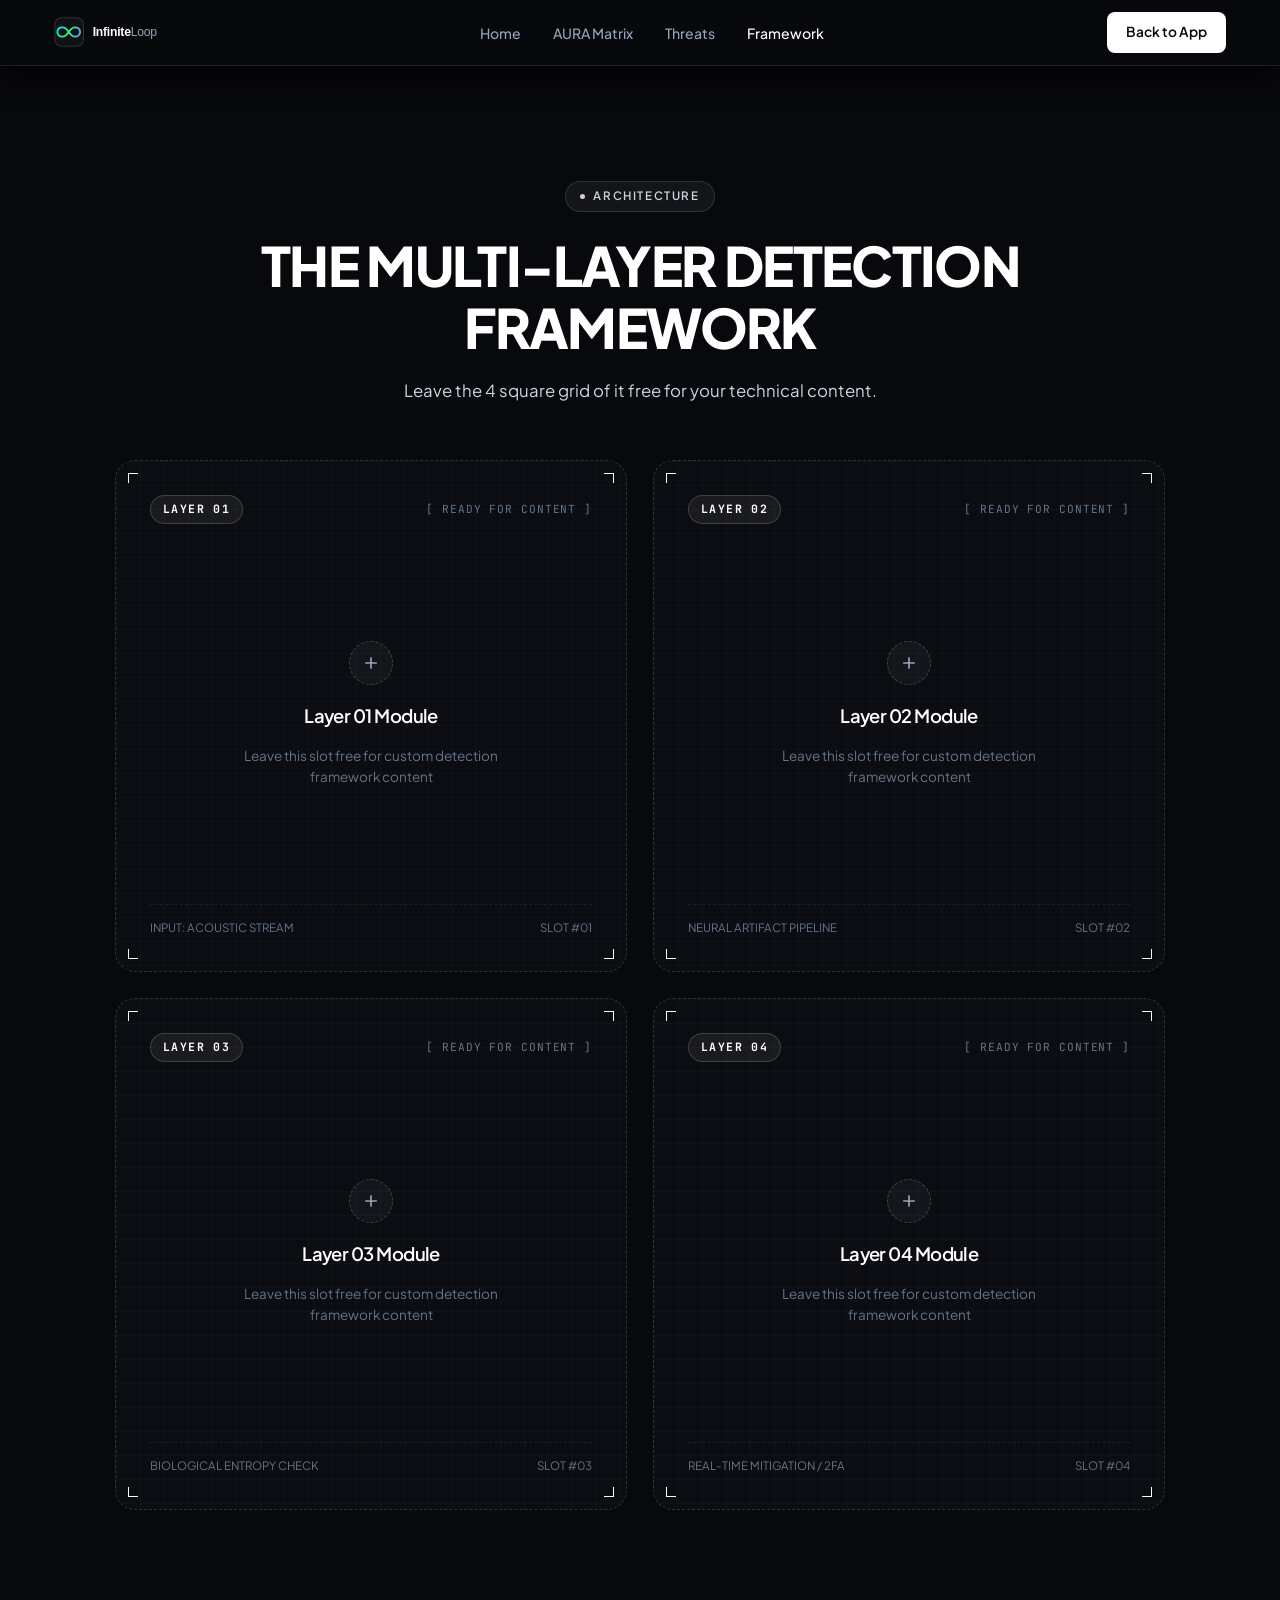
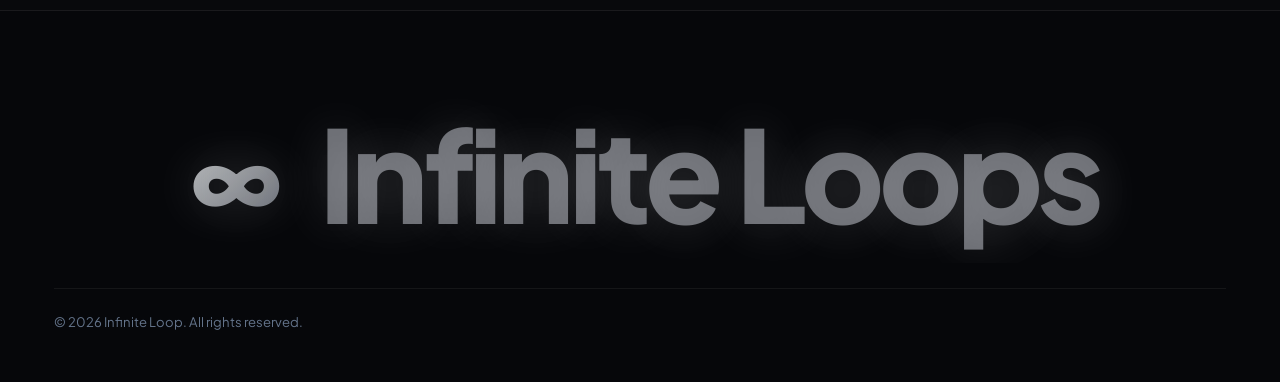
==== pages/framework.html @ 2a9bc709 "committed styles and index.html" ====
<!DOCTYPE html>
<html lang="en">
<head>
  <meta charset="UTF-8">
  <meta name="viewport" content="width=device-width, initial-scale=1.0">
  <title>Multi-Layer Detection Framework | Infinite Loop</title>
  <link rel="icon" href="../assets/logo.svg" type="image/svg+xml">
  <link rel="stylesheet" href="../styles/variables.css">
  <link rel="stylesheet" href="../styles/main.css">
  <link rel="stylesheet" href="../styles/framework.css">
  <link rel="stylesheet" href="../styles/footer.css">
</head>
<body>
  <div class="bg-ambient-grid" aria-hidden="true"></div>

  <header>
    <nav class="navbar scrolled">
      <div class="container nav-inner">
        <a href="../index.html" class="brand-wrapper">
          <img src="../assets/logo.svg" alt="Infinite Loop Logo" class="brand-logo-img">
        </a>
        <ul class="nav-links">
          <li><a href="../index.html" class="nav-link">Home</a></li>
          <li><a href="../pages/matrix.html" class="nav-link">AURA Matrix</a></li>
          <li><a href="../pages/threats.html" class="nav-link">Threats</a></li>
          <li><a href="../pages/framework.html" class="nav-link active">Framework</a></li>
        </ul>
        <div class="nav-actions">
          <a href="../index.html" class="btn-nav-signin">Back to App</a>
        </div>
      </div>
    </nav>
  </header>

  <main style="padding-top: 60px;">
    <section class="framework-section" style="border: none;">
      <div class="container">
        <div class="framework-header">
          <div class="section-eyebrow">
            <span class="eyebrow-dot"></span>
            <span>ARCHITECTURE</span>
          </div>
          <h1 class="framework-title">THE MULTI-LAYER DETECTION FRAMEWORK</h1>
          <p class="framework-desc">
            Leave the 4 square grid of it free for your technical content.
          </p>
        </div>

        <div class="framework-four-grid">
          <div class="framework-slot-card">
            <div class="slot-corner-tl"></div><div class="slot-corner-tr"></div>
            <div class="slot-corner-bl"></div><div class="slot-corner-br"></div>
            <div class="slot-header"><span class="slot-layer-badge">LAYER 01</span><span class="slot-status-indicator">[ READY FOR CONTENT ]</span></div>
            <div class="slot-center-body">
              <div class="slot-plus-icon"><svg width="20" height="20" viewBox="0 0 24 24" fill="none" stroke="currentColor" stroke-width="2"><line x1="12" y1="5" x2="12" y2="19"></line><line x1="5" y1="12" x2="19" y2="12"></line></svg></div>
              <h3 class="slot-prompt-title">Layer 01 Module</h3>
              <p class="slot-prompt-sub">Leave this slot free for custom detection framework content</p>
            </div>
            <div class="slot-footer"><span>INPUT: ACOUSTIC STREAM</span><span>SLOT #01</span></div>
          </div>

          <div class="framework-slot-card">
            <div class="slot-corner-tl"></div><div class="slot-corner-tr"></div>
            <div class="slot-corner-bl"></div><div class="slot-corner-br"></div>
            <div class="slot-header"><span class="slot-layer-badge">LAYER 02</span><span class="slot-status-indicator">[ READY FOR CONTENT ]</span></div>
            <div class="slot-center-body">
              <div class="slot-plus-icon"><svg width="20" height="20" viewBox="0 0 24 24" fill="none" stroke="currentColor" stroke-width="2"><line x1="12" y1="5" x2="12" y2="19"></line><line x1="5" y1="12" x2="19" y2="12"></line></svg></div>
              <h3 class="slot-prompt-title">Layer 02 Module</h3>
              <p class="slot-prompt-sub">Leave this slot free for custom detection framework content</p>
            </div>
            <div class="slot-footer"><span>NEURAL ARTIFACT PIPELINE</span><span>SLOT #02</span></div>
          </div>

          <div class="framework-slot-card">
            <div class="slot-corner-tl"></div><div class="slot-corner-tr"></div>
            <div class="slot-corner-bl"></div><div class="slot-corner-br"></div>
            <div class="slot-header"><span class="slot-layer-badge">LAYER 03</span><span class="slot-status-indicator">[ READY FOR CONTENT ]</span></div>
            <div class="slot-center-body">
              <div class="slot-plus-icon"><svg width="20" height="20" viewBox="0 0 24 24" fill="none" stroke="currentColor" stroke-width="2"><line x1="12" y1="5" x2="12" y2="19"></line><line x1="5" y1="12" x2="19" y2="12"></line></svg></div>
              <h3 class="slot-prompt-title">Layer 03 Module</h3>
              <p class="slot-prompt-sub">Leave this slot free for custom detection framework content</p>
            </div>
            <div class="slot-footer"><span>BIOLOGICAL ENTROPY CHECK</span><span>SLOT #03</span></div>
          </div>

          <div class="framework-slot-card">
            <div class="slot-corner-tl"></div><div class="slot-corner-tr"></div>
            <div class="slot-corner-bl"></div><div class="slot-corner-br"></div>
            <div class="slot-header"><span class="slot-layer-badge">LAYER 04</span><span class="slot-status-indicator">[ READY FOR CONTENT ]</span></div>
            <div class="slot-center-body">
              <div class="slot-plus-icon"><svg width="20" height="20" viewBox="0 0 24 24" fill="none" stroke="currentColor" stroke-width="2"><line x1="12" y1="5" x2="12" y2="19"></line><line x1="5" y1="12" x2="19" y2="12"></line></svg></div>
              <h3 class="slot-prompt-title">Layer 04 Module</h3>
              <p class="slot-prompt-sub">Leave this slot free for custom detection framework content</p>
            </div>
            <div class="slot-footer"><span>REAL-TIME MITIGATION / 2FA</span><span>SLOT #04</span></div>
          </div>
        </div>
      </div>
    </section>
  </main>

  <footer class="site-footer">
    <div class="container">
      <div class="footer-giant-brand-wrap">
        <div class="footer-giant-title">
          <span class="footer-infinity-symbol">∞</span>
          <span>Infinite Loops</span>
        </div>
      </div>
      <div class="footer-bottom-row">
        <span>&copy; 2026 Infinite Loop. All rights reserved.</span>
      </div>
    </div>
  </footer>
</body>
</html>
---- styles/variables.css ----
:root {
  /* Gradium Pure Monochrome Palette */
  --bg-dark: #08090c;
  --bg-surface: #0e1015;
  --bg-card: rgba(16, 18, 24, 0.85);
  --bg-card-hover: rgba(24, 28, 36, 0.95);
  --bg-elevated: #151821;
  --bg-glass: rgba(18, 20, 28, 0.7);

  /* Monochrome Borders */
  --border-subtle: rgba(255, 255, 255, 0.08);
  --border-card: rgba(255, 255, 255, 0.12);
  --border-hover: rgba(255, 255, 255, 0.28);
  --border-active: rgba(255, 255, 255, 0.5);

  /* Text Colors - Gradium Crisp Black & White Contrast */
  --text-white: #ffffff;
  --text-bright: #f8fafc;
  --text-silver: #cbd5e1;
  --text-muted: #94a3b8;
  --text-dim: #64748b;
  --text-dark: #000000;

  /* Subtle Status Monochrome Highlights */
  --status-low: #ffffff;
  --status-med: #e2e8f0;
  --status-high: #ffffff;
  --status-critical: #ffffff;

  /* Typography - Matches Gradium (Plus Jakarta Sans & Inter) */
  --font-main: 'Plus Jakarta Sans', 'Inter', -apple-system, BlinkMacSystemFont, 'Segoe UI', Roboto, sans-serif;
  --font-display: 'Plus Jakarta Sans', 'Inter', -apple-system, BlinkMacSystemFont, sans-serif;
  --font-mono: 'JetBrains Mono', ui-monospace, SFMono-Regular, monospace;

  /* Shadows */
  --shadow-card: 0 20px 40px rgba(0, 0, 0, 0.7);
  --shadow-glow: 0 0 30px rgba(255, 255, 255, 0.12);

  /* Transitions */
  --transition-fast: 0.16s cubic-bezier(0.16, 1, 0.3, 1);
  --transition-smooth: 0.3s cubic-bezier(0.16, 1, 0.3, 1);
}

* {
  box-sizing: border-box;
  margin: 0;
  padding: 0;
}

html {
  scroll-behavior: smooth;
  color-scheme: dark;
}

body {
  background-color: var(--bg-dark);
  color: var(--text-bright);
  font-family: var(--font-main);
  line-height: 1.6;
  overflow-x: hidden;
  -webkit-font-smoothing: antialiased;
  -moz-osx-font-smoothing: grayscale;
}

::selection {
  background: rgba(255, 255, 255, 0.25);
  color: #ffffff;
}

/* Custom Scrollbar */
::-webkit-scrollbar {
  width: 6px;
}
::-webkit-scrollbar-track {
  background: var(--bg-dark);
}
::-webkit-scrollbar-thumb {
  background: rgba(255, 255, 255, 0.16);
  border-radius: 3px;
}
::-webkit-scrollbar-thumb:hover {
  background: rgba(255, 255, 255, 0.3);
}
---- styles/main.css ----
@import url('./variables.css');
@import url('https://fonts.googleapis.com/css2?family=Plus+Jakarta+Sans:wght@400;500;600;700;800&family=Inter:wght@400;500;600;700&family=JetBrains+Mono:wght@400;500;600&display=swap');

/* Global Font Design - Matching Gradium (Plus Jakarta Sans) */
body, h1, h2, h3, h4, p, span, a, button {
  font-family: var(--font-main);
}

h1, h2, h3, h4, .section-title, .threats-title, .framework-title, .tier-title {
  font-family: var(--font-display) !important;
  letter-spacing: -0.03em !important;
  color: #ffffff;
}

/* Gradium Monochrome Ambient Background */
.bg-ambient-grid {
  position: fixed;
  inset: 0;
  background-image: 
    linear-gradient(to right, rgba(255, 255, 255, 0.015) 1px, transparent 1px),
    linear-gradient(to bottom, rgba(255, 255, 255, 0.015) 1px, transparent 1px);
  background-size: 72px 72px;
  pointer-events: none;
  z-index: 0;
}

.ambient-glow-top {
  position: absolute;
  top: -160px;
  left: 50%;
  transform: translateX(-50%);
  width: 900px;
  height: 500px;
  background: radial-gradient(circle, rgba(255, 255, 255, 0.03) 0%, transparent 75%);
  filter: blur(100px);
  pointer-events: none;
  z-index: 0;
}

/* Container */
.container {
  width: 100%;
  max-width: 1220px;
  margin: 0 auto;
  padding: 0 24px;
  position: relative;
  z-index: 2;
}

/* Gradium Style Pure Monochrome Navigation Bar */
.navbar {
  position: fixed;
  top: 0;
  left: 0;
  right: 0;
  height: 66px;
  background: rgba(8, 9, 12, 0.7);
  backdrop-filter: blur(24px);
  -webkit-backdrop-filter: blur(24px);
  border-bottom: 1px solid var(--border-subtle);
  z-index: 100;
  display: flex;
  align-items: center;
  transition: all var(--transition-smooth);
}

.navbar.scrolled {
  background: rgba(8, 9, 12, 0.95);
  border-bottom-color: rgba(255, 255, 255, 0.1);
  box-shadow: 0 10px 30px rgba(0, 0, 0, 0.8);
}

.nav-inner {
  display: flex;
  align-items: center;
  justify-content: space-between;
  width: 100%;
}

.brand-wrapper {
  display: flex;
  align-items: center;
  gap: 10px;
  text-decoration: none;
  color: #ffffff;
}

.brand-logo-img {
  height: 32px;
  width: auto;
  display: block;
}

/* Center Links */
.nav-links {
  display: flex;
  align-items: center;
  gap: 32px;
  list-style: none;
}

.nav-link {
  color: #94a3b8;
  font-size: 0.88rem;
  font-weight: 500;
  text-decoration: none;
  transition: color var(--transition-fast);
}

.nav-link:hover, .nav-link.active {
  color: #ffffff;
}

/* Right Buttons */
.nav-actions {
  display: flex;
  align-items: center;
  gap: 18px;
}

.btn-nav-talk {
  color: #ffffff;
  font-size: 0.88rem;
  font-weight: 500;
  text-decoration: none;
  background: transparent;
  border: none;
  cursor: pointer;
  padding: 6px 10px;
  transition: opacity var(--transition-fast);
}

.btn-nav-talk:hover {
  opacity: 0.75;
}

.btn-nav-signin {
  background: #ffffff;
  color: #08090c;
  border: 1px solid rgba(255, 255, 255, 0.3);
  padding: 8px 18px;
  border-radius: 8px;
  font-size: 0.86rem;
  font-weight: 600;
  cursor: pointer;
  text-decoration: none;
  transition: all var(--transition-fast);
}

.btn-nav-signin:hover {
  background: #e2e8f0;
  transform: translateY(-1px);
}

/* Minimalist Monochrome Eyebrows */
.section-eyebrow {
  display: inline-flex;
  align-items: center;
  gap: 8px;
  padding: 5px 14px;
  border-radius: 999px;
  background: rgba(255, 255, 255, 0.05);
  border: 1px solid rgba(255, 255, 255, 0.12);
  color: #cbd5e1;
  font-family: var(--font-mono);
  font-size: 0.72rem;
  font-weight: 600;
  letter-spacing: 0.14em;
  text-transform: uppercase;
  margin-bottom: 22px;
}

.eyebrow-dot {
  width: 5px;
  height: 5px;
  border-radius: 50%;
  background-color: #ffffff;
  opacity: 0.8;
}

/* Headings */
.section-title {
  font-family: var(--font-display);
  font-size: clamp(2.2rem, 4.4vw, 3.4rem);
  font-weight: 800;
  line-height: 1.15;
  letter-spacing: -0.035em;
  color: #ffffff;
  text-align: center;
  max-width: 900px;
  margin: 0 auto 18px;
}

.section-desc {
  font-size: 1.05rem;
  color: #94a3b8;
  text-align: center;
  max-width: 760px;
  margin: 0 auto 48px;
  line-height: 1.7;
}

/* Mobile Toggle */
.mobile-burger {
  display: none;
  background: none;
  border: none;
  color: white;
  cursor: pointer;
  padding: 6px;
}

@media (max-width: 868px) {
  .nav-links {
    display: none;
  }
  .mobile-burger {
    display: block;
  }
}
---- styles/framework.css ----
@import url('./variables.css');

/* Section: The Multi-Layer Detection Framework (Gradium Monochrome Style) */
.framework-section {
  position: relative;
  padding: 120px 0 100px;
  background: #08090c;
  border-top: 1px solid var(--border-subtle);
  overflow: hidden;
}

.framework-header {
  text-align: center;
  margin-bottom: 55px;
  position: relative;
  z-index: 2;
}

.framework-title {
  font-family: var(--font-display);
  font-size: clamp(2rem, 4.4vw, 3.4rem);
  font-weight: 800;
  line-height: 1.15;
  letter-spacing: -0.035em;
  color: #ffffff;
  max-width: 900px;
  margin: 0 auto 18px;
}

.framework-desc {
  font-size: 1.05rem;
  color: var(--text-silver);
  max-width: 720px;
  margin: 0 auto;
  line-height: 1.7;
}

/* 4 Square Grid (2x2) Left Free For User Content */
.framework-four-grid {
  display: grid;
  grid-template-columns: repeat(2, 1fr);
  gap: 26px;
  max-width: 1050px;
  margin: 0 auto;
  position: relative;
  z-index: 2;
}

.framework-slot-card {
  position: relative;
  aspect-ratio: 1 / 1;
  min-height: 320px;
  background: rgba(14, 16, 22, 0.7);
  border: 1px dashed rgba(255, 255, 255, 0.15);
  border-radius: 20px;
  padding: 34px;
  display: flex;
  flex-direction: column;
  justify-content: space-between;
  backdrop-filter: blur(20px);
  transition: all var(--transition-smooth);
  overflow: hidden;
}

.framework-slot-card::before {
  content: '';
  position: absolute;
  inset: 0;
  background-image: 
    linear-gradient(rgba(255, 255, 255, 0.02) 1px, transparent 1px),
    linear-gradient(90deg, rgba(255, 255, 255, 0.02) 1px, transparent 1px);
  background-size: 24px 24px;
  pointer-events: none;
}

.framework-slot-card:hover {
  border-style: solid;
  border-color: rgba(255, 255, 255, 0.4);
  background: rgba(18, 22, 30, 0.9);
  transform: translateY(-4px);
  box-shadow: var(--shadow-card);
}

/* Corner Reticle Accents */
.slot-corner-tl, .slot-corner-tr, .slot-corner-bl, .slot-corner-br {
  position: absolute;
  width: 10px;
  height: 10px;
  border-color: rgba(255, 255, 255, 0.4);
  pointer-events: none;
}
.slot-corner-tl { top: 12px; left: 12px; border-top: 1.5px solid; border-left: 1.5px solid; }
.slot-corner-tr { top: 12px; right: 12px; border-top: 1.5px solid; border-right: 1.5px solid; }
.slot-corner-bl { bottom: 12px; left: 12px; border-bottom: 1.5px solid; border-left: 1.5px solid; }
.slot-corner-br { bottom: 12px; right: 12px; border-bottom: 1.5px solid; border-right: 1.5px solid; }

.slot-header {
  display: flex;
  align-items: center;
  justify-content: space-between;
  position: relative;
  z-index: 2;
}

.slot-layer-badge {
  font-family: var(--font-mono);
  font-size: 0.72rem;
  font-weight: 700;
  letter-spacing: 0.12em;
  color: #ffffff;
  background: rgba(255, 255, 255, 0.06);
  border: 1px solid rgba(255, 255, 255, 0.16);
  padding: 4px 12px;
  border-radius: 999px;
  text-transform: uppercase;
}

.slot-status-indicator {
  font-family: var(--font-mono);
  font-size: 0.7rem;
  color: var(--text-dim);
  text-transform: uppercase;
  letter-spacing: 0.08em;
}

.slot-center-body {
  position: relative;
  z-index: 2;
  display: flex;
  flex-direction: column;
  align-items: center;
  justify-content: center;
  text-align: center;
  gap: 16px;
  padding: 16px 0;
}

.slot-plus-icon {
  width: 44px;
  height: 44px;
  border-radius: 50%;
  background: rgba(255, 255, 255, 0.04);
  border: 1px dashed rgba(255, 255, 255, 0.2);
  color: var(--text-muted);
  display: flex;
  align-items: center;
  justify-content: center;
  transition: all var(--transition-fast);
}

.framework-slot-card:hover .slot-plus-icon {
  border-color: #ffffff;
  color: #ffffff;
  background: rgba(255, 255, 255, 0.1);
  transform: rotate(90deg);
}

.slot-prompt-title {
  font-family: var(--font-display);
  font-size: 1.15rem;
  font-weight: 600;
  color: #ffffff;
}

.slot-prompt-sub {
  font-size: 0.85rem;
  color: var(--text-dim);
  max-width: 260px;
  line-height: 1.5;
}

.slot-footer {
  display: flex;
  align-items: center;
  justify-content: space-between;
  position: relative;
  z-index: 2;
  padding-top: 14px;
  border-top: 1px dashed rgba(255, 255, 255, 0.08);
  font-family: var(--font-mono);
  font-size: 0.72rem;
  color: var(--text-dim);
}

@media (max-width: 768px) {
  .framework-four-grid {
    grid-template-columns: 1fr;
  }
  .framework-slot-card {
    aspect-ratio: auto;
    min-height: 260px;
  }
}
---- styles/footer.css ----
@import url('./variables.css');

/* Massive Footer Inspired by Gradium (Image 5) */
.site-footer {
  position: relative;
  background: #06070a;
  border-top: 1px solid var(--border-subtle);
  padding: 80px 0 50px;
  overflow: hidden;
  width: 100%;
}

/* Top Meta Row */
.footer-top-row {
  display: flex;
  align-items: center;
  justify-content: space-between;
  margin-bottom: 40px;
  flex-wrap: wrap;
  gap: 24px;
}

.footer-brand-title {
  display: flex;
  align-items: center;
  gap: 10px;
}

.footer-nav-links {
  display: flex;
  align-items: center;
  gap: 32px;
  list-style: none;
  flex-wrap: wrap;
}

.footer-nav-link {
  font-size: 0.88rem;
  color: #94a3b8;
  text-decoration: none;
  transition: color var(--transition-fast);
}

.footer-nav-link:hover {
  color: #ffffff;
}

.footer-divider-line {
  width: 100%;
  height: 1px;
  background: rgba(255, 255, 255, 0.08);
  margin-bottom: 30px;
}

/* Gigantic Blurry White Typography Container (Image 5 Gradium Style) */
.footer-giant-brand-wrap {
  width: 100%;
  max-width: 100%;
  overflow: hidden;
  display: flex;
  justify-content: center;
  align-items: center;
  user-select: none;
  padding: 20px 0 30px;
  position: relative;
  box-sizing: border-box;
}

.footer-giant-title {
  font-family: var(--font-display);
  font-size: clamp(2.4rem, 10vw, 10.5rem);
  font-weight: 800;
  line-height: 0.95;
  letter-spacing: -0.04em;
  color: rgba(230, 235, 245, 0.45);
  white-space: nowrap;
  display: flex;
  align-items: center;
  justify-content: center;
  gap: clamp(10px, 2.5vw, 36px);
  filter: blur(0.4px);
  text-shadow: 0 0 50px rgba(255, 255, 255, 0.16), 0 0 100px rgba(255, 255, 255, 0.08);
  transition: all var(--transition-slow);
  max-width: 100%;
  box-sizing: border-box;
}

.footer-giant-title:hover {
  color: rgba(255, 255, 255, 0.7);
  filter: blur(0px);
  text-shadow: 0 0 70px rgba(255, 255, 255, 0.35);
}

.footer-infinity-symbol {
  font-family: var(--font-display);
  font-size: 0.92em;
  background: linear-gradient(135deg, rgba(255, 255, 255, 0.8), rgba(180, 190, 205, 0.5));
  -webkit-background-clip: text;
  -webkit-text-fill-color: transparent;
  display: inline-block;
  line-height: 1;
}

/* Bottom Legal & Copyright */
.footer-bottom-row {
  display: flex;
  align-items: center;
  justify-content: space-between;
  margin-top: 25px;
  padding-top: 22px;
  border-top: 1px solid rgba(255, 255, 255, 0.06);
  font-size: 0.82rem;
  color: var(--text-dim);
  font-family: var(--font-mono);
  flex-wrap: wrap;
  gap: 16px;
}

.footer-bottom-row a {
  color: var(--text-dim);
  text-decoration: none;
  transition: color var(--transition-fast);
}

.footer-bottom-row a:hover {
  color: var(--text-silver);
}

@media (max-width: 768px) {
  .footer-top-row {
    flex-direction: column;
    align-items: flex-start;
  }
  .footer-nav-links {
    gap: 16px;
  }
  .footer-bottom-row {
    flex-direction: column;
    align-items: flex-start;
  }
  .footer-giant-title {
    font-size: clamp(2rem, 11vw, 4.5rem);
    white-space: normal;
    text-align: center;
    flex-wrap: wrap;
  }
}
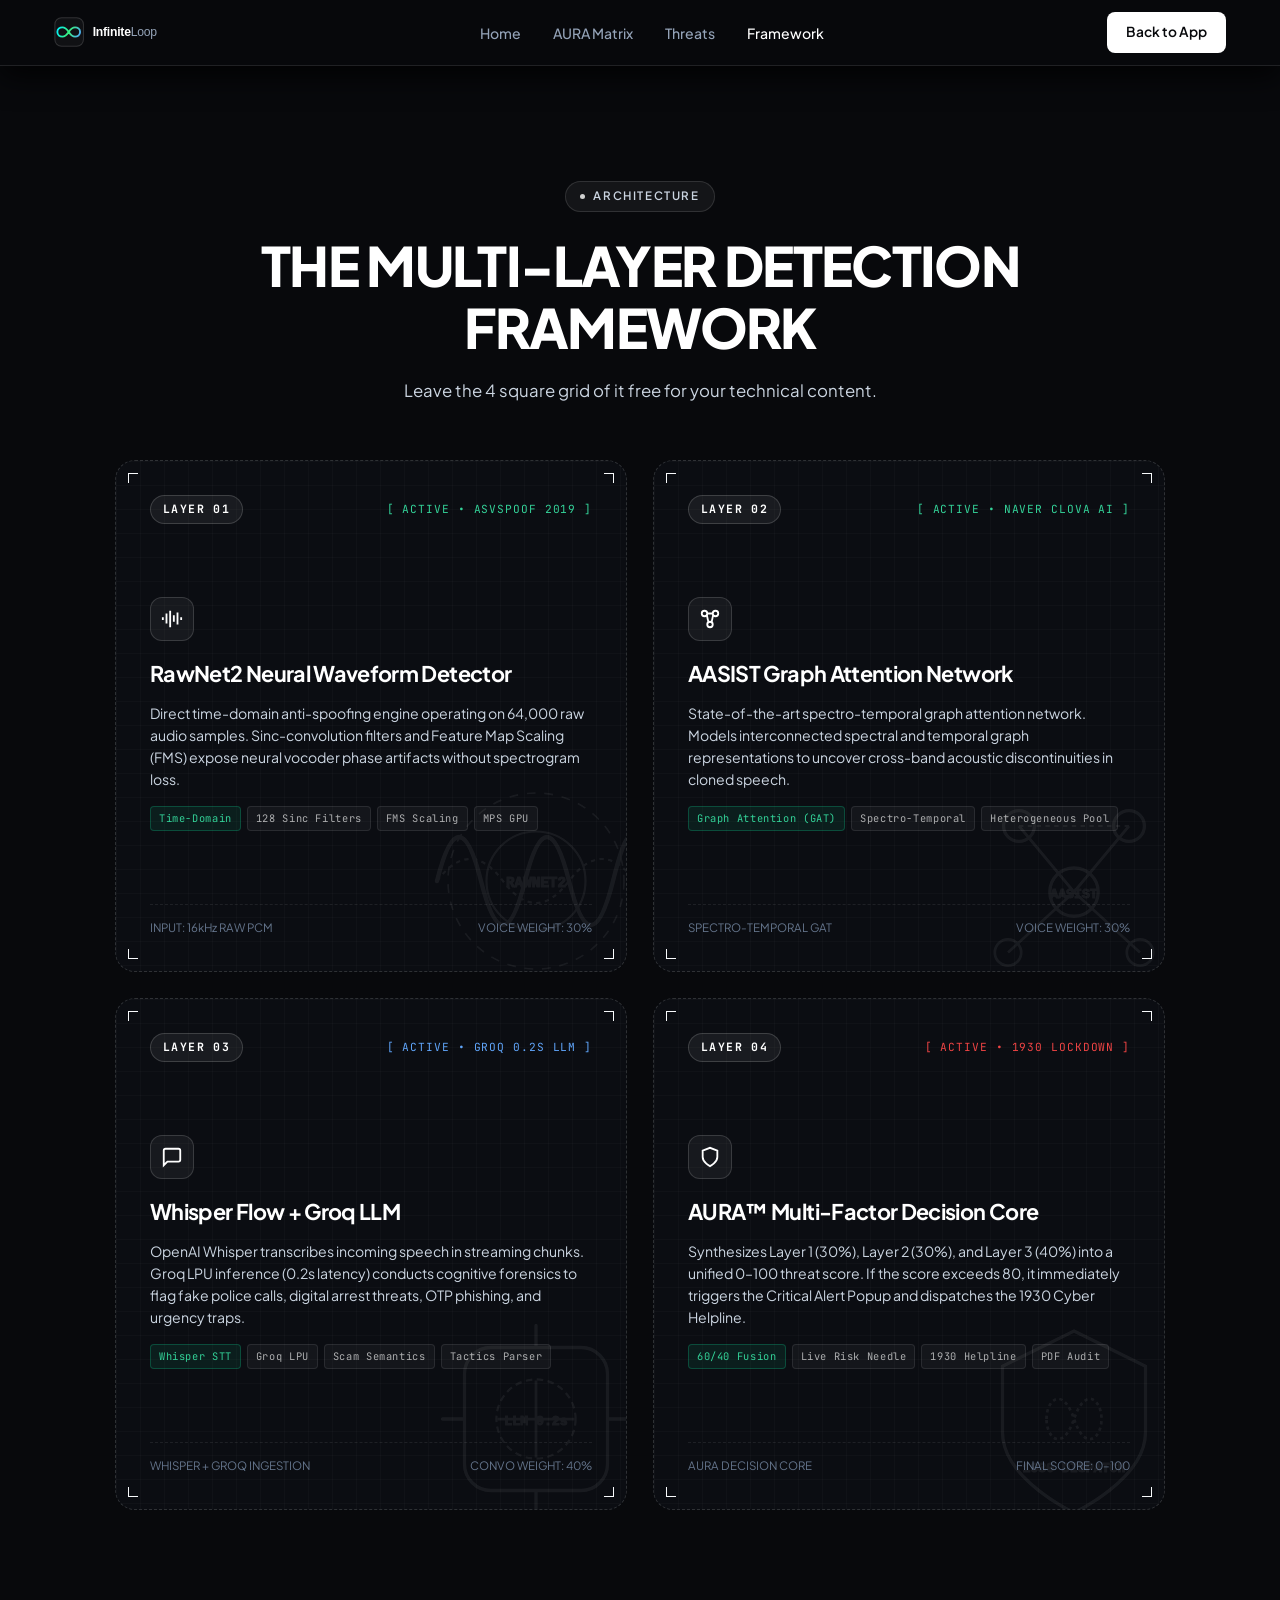
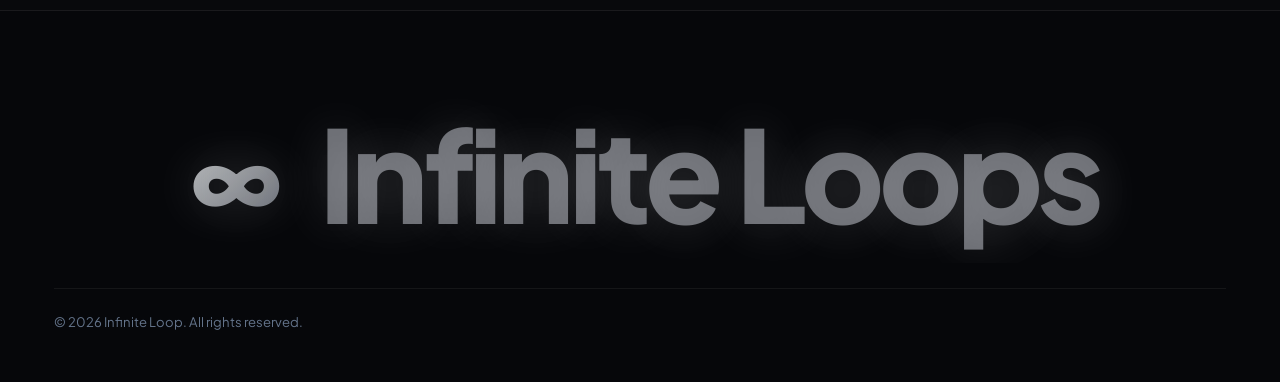
==== commit c8a2aef0: "Added framework.html and multi-layer AI backend" ====
--- a/pages/framework.html
+++ b/pages/framework.html
@@ -47,53 +47,121 @@
         </div>
 
         <div class="framework-four-grid">
+          <!-- Layer 01: RawNet2 -->
           <div class="framework-slot-card">
+            <svg class="card-bg-watermark" viewBox="0 0 200 200" fill="none" stroke="currentColor" aria-hidden="true">
+              <path d="M10 100 Q30 20, 50 100 T90 100 T130 100 T170 100 T190 100" stroke-width="4" stroke-linecap="round"/>
+              <path d="M10 100 Q40 60, 70 100 T130 100 T190 100" stroke-width="2" stroke-dasharray="4 4"/>
+              <circle cx="100" cy="100" r="80" stroke-width="1.5" stroke-dasharray="8 8"/>
+              <circle cx="100" cy="100" r="45" stroke-width="2"/>
+              <text x="100" y="105" text-anchor="middle" font-size="13" font-family="monospace" font-weight="bold" fill="currentColor">RAWNET2</text>
+            </svg>
             <div class="slot-corner-tl"></div><div class="slot-corner-tr"></div>
             <div class="slot-corner-bl"></div><div class="slot-corner-br"></div>
-            <div class="slot-header"><span class="slot-layer-badge">LAYER 01</span><span class="slot-status-indicator">[ READY FOR CONTENT ]</span></div>
+            <div class="slot-header"><span class="slot-layer-badge">LAYER 01</span><span class="slot-status-indicator" style="color:#34d399;">[ ACTIVE • ASVspoof 2019 ]</span></div>
             <div class="slot-center-body">
-              <div class="slot-plus-icon"><svg width="20" height="20" viewBox="0 0 24 24" fill="none" stroke="currentColor" stroke-width="2"><line x1="12" y1="5" x2="12" y2="19"></line><line x1="5" y1="12" x2="19" y2="12"></line></svg></div>
-              <h3 class="slot-prompt-title">Layer 01 Module</h3>
-              <p class="slot-prompt-sub">Leave this slot free for custom detection framework content</p>
+              <div class="slot-icon-box">
+                <svg width="22" height="22" viewBox="0 0 24 24" fill="none" stroke="currentColor" stroke-width="2"><path d="M2 10v3M6 6v11M10 3v18M14 8v7M18 5v13M22 10v3"/></svg>
+              </div>
+              <h3 class="slot-prompt-title">RawNet2 Neural Waveform Detector</h3>
+              <p class="slot-prompt-sub">Direct time-domain anti-spoofing engine operating on 64,000 raw audio samples. Sinc-convolution filters and Feature Map Scaling (FMS) expose neural vocoder phase artifacts without spectrogram loss.</p>
+              <div class="slot-tags-row">
+                <span class="slot-pill highlight">Time-Domain</span>
+                <span class="slot-pill">128 Sinc Filters</span>
+                <span class="slot-pill">FMS Scaling</span>
+                <span class="slot-pill">MPS GPU</span>
+              </div>
             </div>
-            <div class="slot-footer"><span>INPUT: ACOUSTIC STREAM</span><span>SLOT #01</span></div>
+            <div class="slot-footer"><span>INPUT: 16kHz RAW PCM</span><span>VOICE WEIGHT: 30%</span></div>
           </div>
 
+          <!-- Layer 02: AASIST -->
           <div class="framework-slot-card">
+            <svg class="card-bg-watermark" viewBox="0 0 200 200" fill="none" stroke="currentColor" aria-hidden="true">
+              <circle cx="50" cy="50" r="14" stroke-width="3"/>
+              <circle cx="150" cy="50" r="14" stroke-width="3"/>
+              <circle cx="100" cy="110" r="22" stroke-width="3"/>
+              <circle cx="40" cy="165" r="12" stroke-width="2.5"/>
+              <circle cx="160" cy="165" r="12" stroke-width="2.5"/>
+              <line x1="50" y1="50" x2="150" y2="50" stroke-width="2" stroke-dasharray="4 4"/>
+              <line x1="50" y1="50" x2="100" y2="110" stroke-width="2.5"/>
+              <line x1="150" y1="50" x2="100" y2="110" stroke-width="2.5"/>
+              <line x1="100" y1="110" x2="40" y2="165" stroke-width="2.5"/>
+              <line x1="100" y1="110" x2="160" y2="165" stroke-width="2.5"/>
+              <text x="100" y="115" text-anchor="middle" font-size="12" font-family="monospace" font-weight="bold" fill="currentColor">AASIST</text>
+            </svg>
             <div class="slot-corner-tl"></div><div class="slot-corner-tr"></div>
             <div class="slot-corner-bl"></div><div class="slot-corner-br"></div>
-            <div class="slot-header"><span class="slot-layer-badge">LAYER 02</span><span class="slot-status-indicator">[ READY FOR CONTENT ]</span></div>
+            <div class="slot-header"><span class="slot-layer-badge">LAYER 02</span><span class="slot-status-indicator" style="color:#34d399;">[ ACTIVE • NAVER CLOVA AI ]</span></div>
             <div class="slot-center-body">
-              <div class="slot-plus-icon"><svg width="20" height="20" viewBox="0 0 24 24" fill="none" stroke="currentColor" stroke-width="2"><line x1="12" y1="5" x2="12" y2="19"></line><line x1="5" y1="12" x2="19" y2="12"></line></svg></div>
-              <h3 class="slot-prompt-title">Layer 02 Module</h3>
-              <p class="slot-prompt-sub">Leave this slot free for custom detection framework content</p>
+              <div class="slot-icon-box">
+                <svg width="22" height="22" viewBox="0 0 24 24" fill="none" stroke="currentColor" stroke-width="2"><circle cx="6" cy="6" r="3"></circle><circle cx="18" cy="6" r="3"></circle><circle cx="12" cy="18" r="3"></circle><line x1="8.5" y1="7.5" x2="10.5" y2="16.5"></line><line x1="15.5" y1="7.5" x2="13.5" y2="16.5"></line><line x1="9" y1="6" x2="15" y2="6"></line></svg>
+              </div>
+              <h3 class="slot-prompt-title">AASIST Graph Attention Network</h3>
+              <p class="slot-prompt-sub">State-of-the-art spectro-temporal graph attention network. Models interconnected spectral and temporal graph representations to uncover cross-band acoustic discontinuities in cloned speech.</p>
+              <div class="slot-tags-row">
+                <span class="slot-pill highlight">Graph Attention (GAT)</span>
+                <span class="slot-pill">Spectro-Temporal</span>
+                <span class="slot-pill">Heterogeneous Pool</span>
+              </div>
             </div>
-            <div class="slot-footer"><span>NEURAL ARTIFACT PIPELINE</span><span>SLOT #02</span></div>
+            <div class="slot-footer"><span>SPECTRO-TEMPORAL GAT</span><span>VOICE WEIGHT: 30%</span></div>
           </div>
 
+          <!-- Layer 03: Whisper Flow + Groq LLM -->
           <div class="framework-slot-card">
+            <svg class="card-bg-watermark" viewBox="0 0 200 200" fill="none" stroke="currentColor" aria-hidden="true">
+              <rect x="35" y="35" width="130" height="130" rx="24" stroke-width="3"/>
+              <circle cx="100" cy="100" r="36" stroke-width="2" stroke-dasharray="6 4"/>
+              <path d="M65 100h70M100 65v70" stroke-width="2.5"/>
+              <path d="M15 100h20M165 100h20M100 15v20M100 165v20" stroke-width="3" stroke-linecap="round"/>
+              <text x="100" y="105" text-anchor="middle" font-size="12" font-family="monospace" font-weight="bold" fill="currentColor">LLM 0.2s</text>
+            </svg>
             <div class="slot-corner-tl"></div><div class="slot-corner-tr"></div>
             <div class="slot-corner-bl"></div><div class="slot-corner-br"></div>
-            <div class="slot-header"><span class="slot-layer-badge">LAYER 03</span><span class="slot-status-indicator">[ READY FOR CONTENT ]</span></div>
+            <div class="slot-header"><span class="slot-layer-badge">LAYER 03</span><span class="slot-status-indicator" style="color:#60a5fa;">[ ACTIVE • GROQ 0.2s LLM ]</span></div>
             <div class="slot-center-body">
-              <div class="slot-plus-icon"><svg width="20" height="20" viewBox="0 0 24 24" fill="none" stroke="currentColor" stroke-width="2"><line x1="12" y1="5" x2="12" y2="19"></line><line x1="5" y1="12" x2="19" y2="12"></line></svg></div>
-              <h3 class="slot-prompt-title">Layer 03 Module</h3>
-              <p class="slot-prompt-sub">Leave this slot free for custom detection framework content</p>
+              <div class="slot-icon-box">
+                <svg width="22" height="22" viewBox="0 0 24 24" fill="none" stroke="currentColor" stroke-width="2"><path d="M21 15a2 2 0 0 1-2 2H7l-4 4V5a2 2 0 0 1 2-2h14a2 2 0 0 1 2 2z"></path></svg>
+              </div>
+              <h3 class="slot-prompt-title">Whisper Flow + Groq LLM</h3>
+              <p class="slot-prompt-sub">OpenAI Whisper transcribes incoming speech in streaming chunks. Groq LPU inference (0.2s latency) conducts cognitive forensics to flag fake police calls, digital arrest threats, OTP phishing, and urgency traps.</p>
+              <div class="slot-tags-row">
+                <span class="slot-pill highlight">Whisper STT</span>
+                <span class="slot-pill">Groq LPU</span>
+                <span class="slot-pill">Scam Semantics</span>
+                <span class="slot-pill">Tactics Parser</span>
+              </div>
             </div>
-            <div class="slot-footer"><span>BIOLOGICAL ENTROPY CHECK</span><span>SLOT #03</span></div>
+            <div class="slot-footer"><span>WHISPER + GROQ INGESTION</span><span>CONVO WEIGHT: 40%</span></div>
           </div>
 
+          <!-- Layer 04: AURA Multi-Factor Core -->
           <div class="framework-slot-card">
+            <svg class="card-bg-watermark" viewBox="0 0 200 200" fill="none" stroke="currentColor" aria-hidden="true">
+              <path d="M100 20 L165 52 V112 C165 155 100 185 100 185 C100 185 35 155 35 112 V52 Z" stroke-width="3"/>
+              <path d="M75 100 C75 82 90 70 100 100 C110 130 125 118 125 100 C125 82 110 70 100 100 C90 130 75 118 75 100 Z" stroke-width="2.5" stroke-dasharray="3 3"/>
+              <text x="100" y="148" text-anchor="middle" font-size="12" font-family="monospace" font-weight="bold" fill="currentColor">1930 DISPATCH</text>
+            </svg>
             <div class="slot-corner-tl"></div><div class="slot-corner-tr"></div>
             <div class="slot-corner-bl"></div><div class="slot-corner-br"></div>
-            <div class="slot-header"><span class="slot-layer-badge">LAYER 04</span><span class="slot-status-indicator">[ READY FOR CONTENT ]</span></div>
+            <div class="slot-header"><span class="slot-layer-badge">LAYER 04</span><span class="slot-status-indicator" style="color:#ef4444;">[ ACTIVE • 1930 LOCKDOWN ]</span></div>
             <div class="slot-center-body">
-              <div class="slot-plus-icon"><svg width="20" height="20" viewBox="0 0 24 24" fill="none" stroke="currentColor" stroke-width="2"><line x1="12" y1="5" x2="12" y2="19"></line><line x1="5" y1="12" x2="19" y2="12"></line></svg></div>
-              <h3 class="slot-prompt-title">Layer 04 Module</h3>
-              <p class="slot-prompt-sub">Leave this slot free for custom detection framework content</p>
+              <div class="slot-icon-box">
+                <svg width="22" height="22" viewBox="0 0 24 24" fill="none" stroke="currentColor" stroke-width="2"><path d="M12 22s8-4 8-10V5l-8-3-8 3v7c0 6 8 10 8 10z"></path></svg>
+              </div>
+              <h3 class="slot-prompt-title">AURA™ Multi-Factor Decision Core</h3>
+              <p class="slot-prompt-sub">Synthesizes Layer 1 (30%), Layer 2 (30%), and Layer 3 (40%) into a unified 0–100 threat score. If the score exceeds 80, it immediately triggers the Critical Alert Popup and dispatches the 1930 Cyber Helpline.</p>
+              <div class="slot-tags-row">
+                <span class="slot-pill highlight">60/40 Fusion</span>
+                <span class="slot-pill">Live Risk Needle</span>
+                <span class="slot-pill">1930 Helpline</span>
+                <span class="slot-pill">PDF Audit</span>
+              </div>
             </div>
-            <div class="slot-footer"><span>REAL-TIME MITIGATION / 2FA</span><span>SLOT #04</span></div>
+            <div class="slot-footer"><span>AURA DECISION CORE</span><span>FINAL SCORE: 0–100</span></div>
           </div>
+        </div>
         </div>
       </div>
     </section>
--- a/styles/framework.css
+++ b/styles/framework.css
@@ -128,45 +128,91 @@
   z-index: 2;
   display: flex;
   flex-direction: column;
-  align-items: center;
+  align-items: flex-start;
   justify-content: center;
-  text-align: center;
-  gap: 16px;
+  text-align: left;
+  gap: 12px;
   padding: 16px 0;
-}
-
-.slot-plus-icon {
+  flex: 1;
+}
+
+/* Background Watermark Logo */
+.card-bg-watermark {
+  position: absolute;
+  right: -20px;
+  bottom: -20px;
+  width: 220px;
+  height: 220px;
+  opacity: 0.06;
+  pointer-events: none;
+  z-index: 1;
+  transition: all 0.4s ease;
+  color: #ffffff;
+}
+
+.framework-slot-card:hover .card-bg-watermark {
+  opacity: 0.14;
+  transform: scale(1.08) rotate(-4deg);
+}
+
+.slot-icon-box {
   width: 44px;
   height: 44px;
-  border-radius: 50%;
-  background: rgba(255, 255, 255, 0.04);
-  border: 1px dashed rgba(255, 255, 255, 0.2);
-  color: var(--text-muted);
+  border-radius: 12px;
+  background: rgba(255, 255, 255, 0.05);
+  border: 1px solid rgba(255, 255, 255, 0.15);
+  color: #ffffff;
   display: flex;
   align-items: center;
   justify-content: center;
   transition: all var(--transition-fast);
-}
-
-.framework-slot-card:hover .slot-plus-icon {
-  border-color: #ffffff;
-  color: #ffffff;
-  background: rgba(255, 255, 255, 0.1);
-  transform: rotate(90deg);
+  margin-bottom: 4px;
+}
+
+.framework-slot-card:hover .slot-icon-box {
+  background: rgba(255, 255, 255, 0.12);
+  border-color: rgba(255, 255, 255, 0.4);
+  box-shadow: 0 0 16px rgba(255, 255, 255, 0.15);
 }
 
 .slot-prompt-title {
   font-family: var(--font-display);
-  font-size: 1.15rem;
-  font-weight: 600;
-  color: #ffffff;
+  font-size: 1.35rem;
+  font-weight: 700;
+  color: #ffffff;
+  letter-spacing: -0.02em;
+  margin: 0;
 }
 
 .slot-prompt-sub {
-  font-size: 0.85rem;
-  color: var(--text-dim);
-  max-width: 260px;
-  line-height: 1.5;
+  font-size: 0.88rem;
+  color: var(--text-silver);
+  line-height: 1.55;
+  margin: 0;
+}
+
+.slot-tags-row {
+  display: flex;
+  flex-wrap: wrap;
+  gap: 6px;
+  margin-top: 4px;
+}
+
+.slot-pill {
+  font-family: var(--font-mono);
+  font-size: 0.65rem;
+  letter-spacing: 0.06em;
+  padding: 3px 8px;
+  border-radius: 4px;
+  background: rgba(255, 255, 255, 0.04);
+  border: 1px solid rgba(255, 255, 255, 0.09);
+  color: rgba(255, 255, 255, 0.65);
+}
+
+.slot-pill.highlight {
+  background: rgba(16, 185, 129, 0.10);
+  border-color: rgba(16, 185, 129, 0.30);
+  color: #34d399;
 }
 
 .slot-footer {
